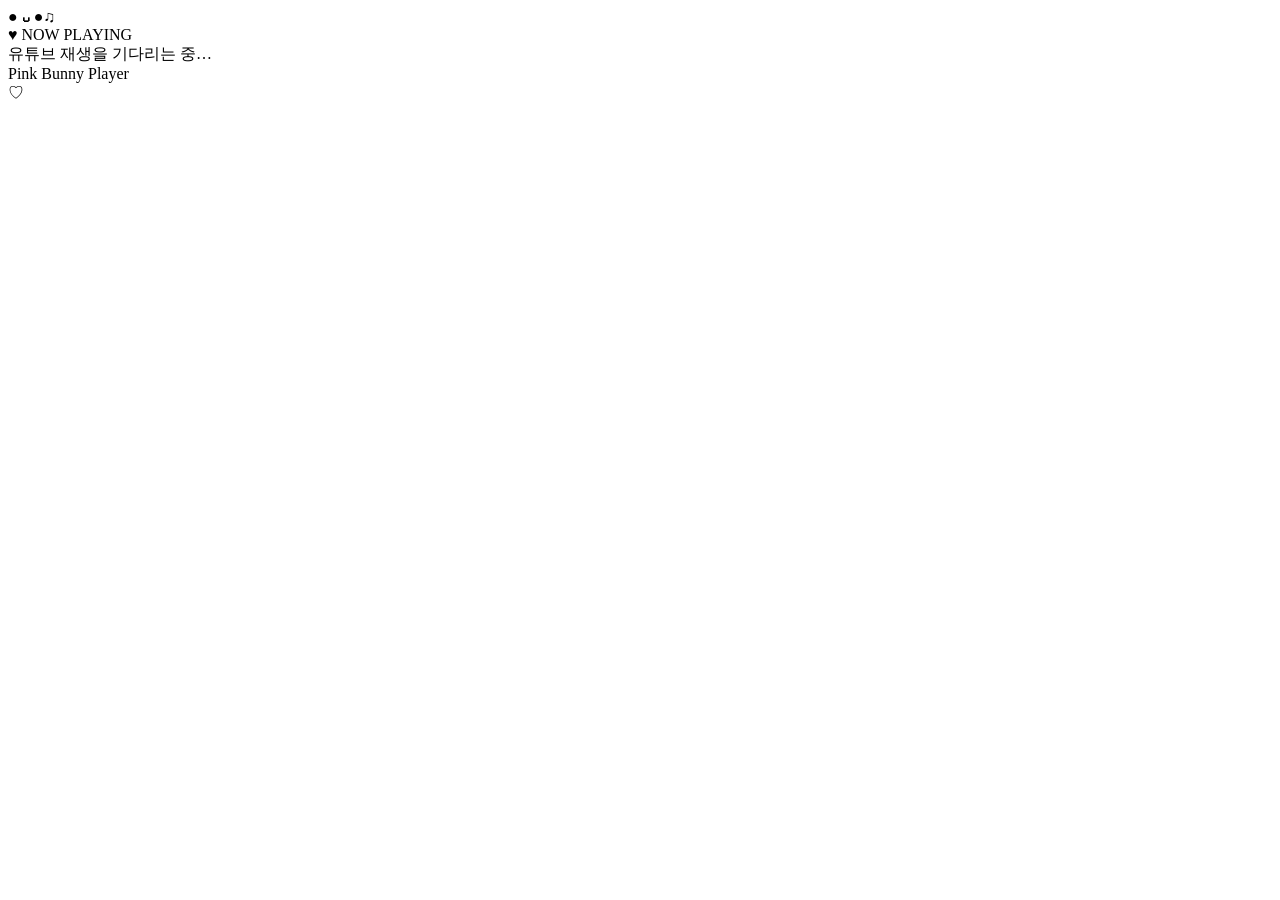
==== overlay/index.html @ 11fee00b "Add OBS local server, bunny overlay and Windows build workflow" ====
<!doctype html><html lang="ko"><head><meta charset="utf-8"><meta name="viewport" content="width=device-width,initial-scale=1"><link rel="stylesheet" href="style.css"><title>Pink Bunny Now Playing</title></head><body><main id="player" class="player idle">
<div class="rabbit" aria-hidden="true"><span class="ears"><i></i><i></i></span><span class="face">● <b>ᴗ</b> ●</span><span class="note">♫</span></div>
<div class="track"><div class="eyebrow">♥ NOW PLAYING</div><div class="marquee"><span id="title">유튜브 재생을 기다리는 중…</span></div><div id="channel">Pink Bunny Player</div><div class="bar"><span></span></div></div><div id="stateIcon">♡</div>
</main><script src="app.js"></script></body></html>
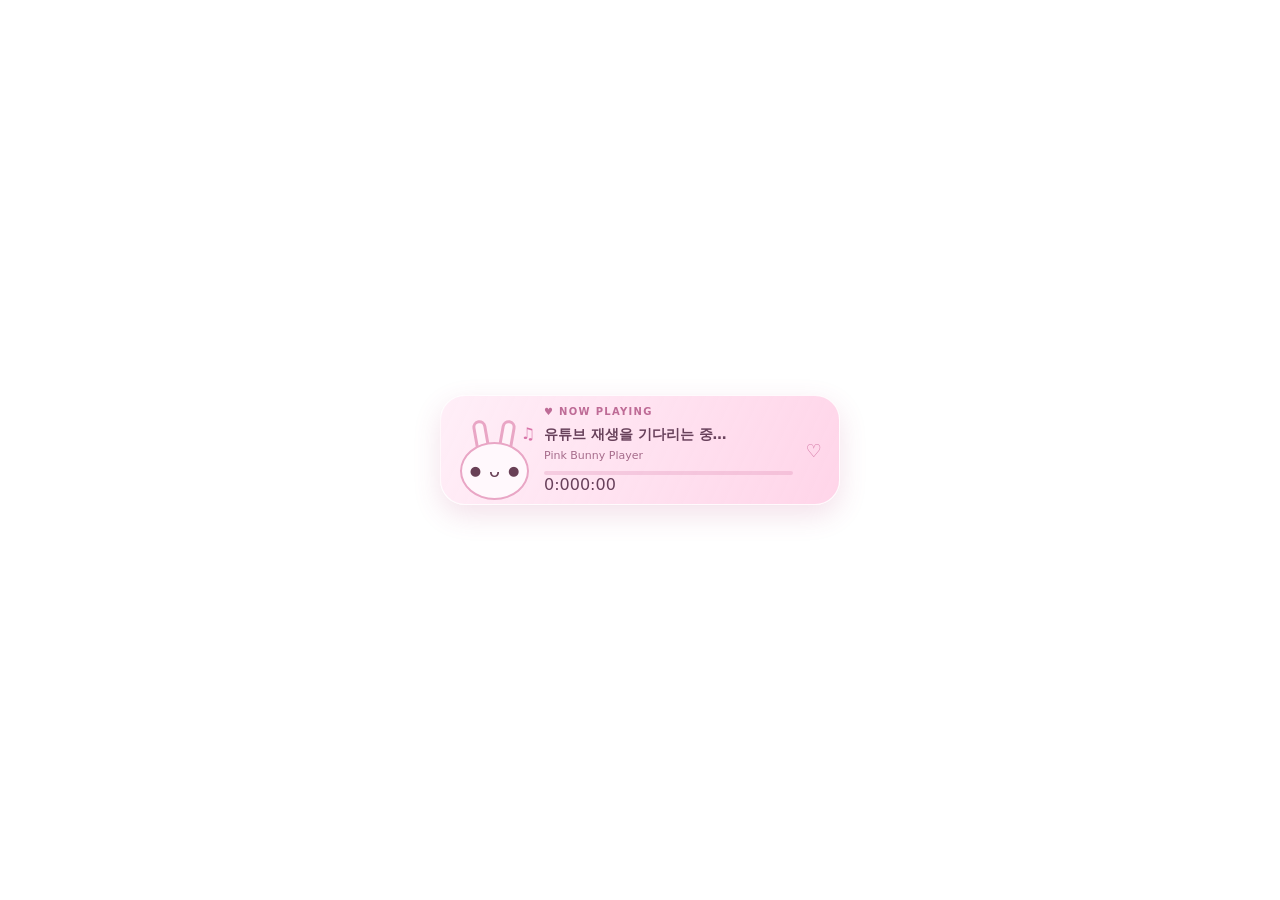
==== commit ac5c4826: "v4: add real playback timeline and video thumbnail" ====
--- a/overlay/index.html
+++ b/overlay/index.html
@@ -1,4 +1,4 @@
 <!doctype html><html lang="ko"><head><meta charset="utf-8"><meta name="viewport" content="width=device-width,initial-scale=1"><link rel="stylesheet" href="style.css"><title>Pink Bunny Now Playing</title></head><body><main id="player" class="player idle">
-<div class="rabbit" aria-hidden="true"><span class="ears"><i></i><i></i></span><span class="face">● <b>ᴗ</b> ●</span><span class="note">♫</span></div>
-<div class="track"><div class="eyebrow">♥ NOW PLAYING</div><div class="marquee"><span id="title">유튜브 재생을 기다리는 중…</span></div><div id="channel">Pink Bunny Player</div><div class="bar"><span></span></div></div><div id="stateIcon">♡</div>
+<div class="art"><img id="cover" alt="" referrerpolicy="no-referrer"><div class="rabbit" aria-hidden="true"><span class="ears"><i></i><i></i></span><span class="face">● <b>ᴗ</b> ●</span><span class="note">♫</span></div></div>
+<div class="track"><div class="eyebrow">♥ NOW PLAYING</div><div class="marquee"><span id="title">유튜브 재생을 기다리는 중…</span></div><div id="channel">Pink Bunny Player</div><div class="bar"><span id="progress"></span></div><div class="times"><span id="elapsed">0:00</span><span id="duration">0:00</span></div></div><div id="stateIcon">♡</div>
 </main><script src="app.js"></script></body></html>
--- a/overlay/style.css
+++ b/overlay/style.css
@@ -0,0 +1 @@
+:root{font-family:"Malgun Gothic",system-ui,sans-serif}*{box-sizing:border-box}html,body{margin:0;width:100%;height:100%;background:transparent;overflow:hidden}body{display:flex;align-items:center;justify-content:center;padding:8px}.player{width:min(100%,400px);height:110px;display:flex;align-items:center;gap:13px;padding:12px 17px;border-radius:25px;background:linear-gradient(115deg,rgba(255,235,246,.82),rgba(255,194,223,.69));border:1.5px solid rgba(255,255,255,.84);box-shadow:0 10px 28px rgba(181,70,123,.16);backdrop-filter:blur(11px);color:#68415b;overflow:hidden}.rabbit{position:relative;width:73px;min-width:73px;height:80px;display:flex;align-items:end;justify-content:center}.ears{position:absolute;top:0;left:17px;display:flex;gap:10px;transform-origin:center bottom;animation:wiggle 3s infinite}.ears i{display:block;width:14px;height:44px;border:3px solid #e9a6c5;background:#fff3f9;border-radius:12px;transform:rotate(-10deg)}.ears i+i{transform:rotate(10deg)}.face{position:relative;z-index:1;display:flex;justify-content:center;align-items:center;width:69px;height:58px;border-radius:50%;border:2px solid #e9a6c5;background:#fff8fc;color:#694056;font-size:13px;gap:8px}.face b{font-weight:500;font-size:18px;align-self:center}.note{position:absolute;right:-4px;top:4px;z-index:2;color:#d874a8;animation:float 2s ease-in-out infinite}.track{flex:1;min-width:0}.eyebrow{font-size:10px;color:#be6b96;font-weight:900;letter-spacing:1.3px}.marquee{width:100%;overflow:hidden;white-space:nowrap;margin-top:7px}#title{display:inline-block;font-size:14px;font-weight:800;white-space:nowrap}#title.scroll{animation:marquee var(--duration,15s) linear infinite}#channel{font-size:11px;color:#a66c8b;white-space:nowrap;text-overflow:ellipsis;overflow:hidden;margin-top:5px}.bar{height:4px;background:rgba(211,118,162,.24);border-radius:4px;margin-top:9px}.bar span{display:block;height:100%;width:38%;border-radius:4px;background:#dc78a8;animation:progress 3s infinite alternate}#stateIcon{color:#d270a0;font-size:18px}.idle .bar span,.paused .bar span{width:0;animation:none}.idle .ears,.paused .ears,.paused .note{animation:none}@keyframes wiggle{80%{transform:rotate(-4deg)}88%{transform:rotate(4deg)}100%{transform:rotate(0)}}@keyframes float{50%{transform:translateY(-7px)}}@keyframes progress{to{width:85%}}@keyframes marquee{0%,12%{transform:translateX(0)}88%,100%{transform:translateX(calc(-100% + var(--view,160px)))}}@media(prefers-reduced-motion:reduce){*{animation:none!important}}
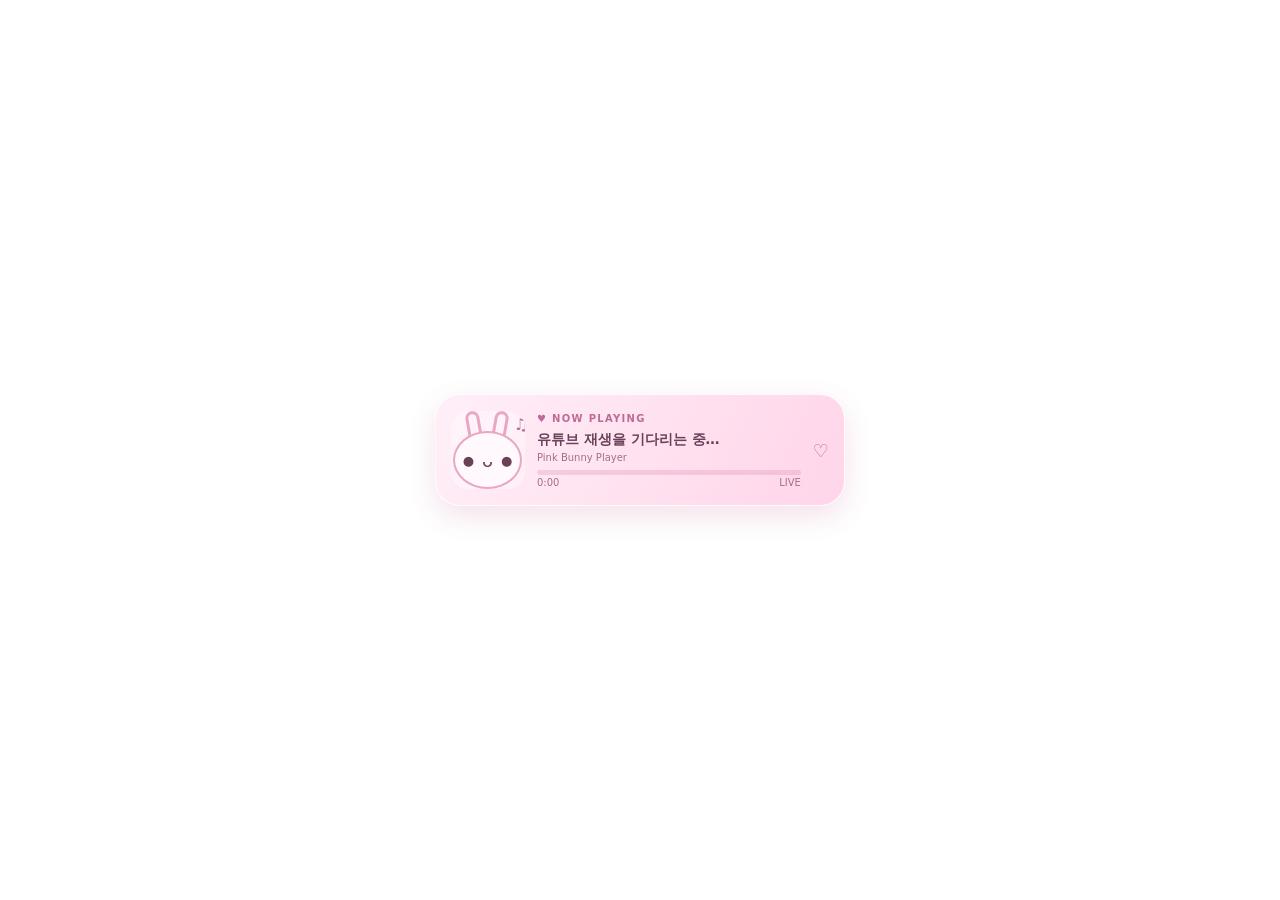
==== commit b6fc5dbc: "v6: layer user-provided character image into player art slot" ====
--- a/overlay/index.html
+++ b/overlay/index.html
@@ -1,4 +1,4 @@
 <!doctype html><html lang="ko"><head><meta charset="utf-8"><meta name="viewport" content="width=device-width,initial-scale=1"><link rel="stylesheet" href="style.css"><title>Pink Bunny Now Playing</title></head><body><main id="player" class="player idle">
-<div class="art"><img id="cover" alt="" referrerpolicy="no-referrer"><div class="rabbit" aria-hidden="true"><span class="ears"><i></i><i></i></span><span class="face">● <b>ᴗ</b> ●</span><span class="note">♫</span></div></div>
+<div class="art"><img id="cover" alt="" referrerpolicy="no-referrer"><img id="customAvatar" alt="" hidden><div class="rabbit" aria-hidden="true"><span class="ears"><i></i><i></i></span><span class="face">● <b>ᴗ</b> ●</span><span class="note">♫</span></div></div>
 <div class="track"><div class="eyebrow">♥ NOW PLAYING</div><div class="marquee"><span id="title">유튜브 재생을 기다리는 중…</span></div><div id="channel">Pink Bunny Player</div><div class="bar"><span id="progress"></span></div><div class="times"><span id="elapsed">0:00</span><span id="duration">0:00</span></div></div><div id="stateIcon">♡</div>
 </main><script src="app.js"></script></body></html>
--- a/overlay/style.css
+++ b/overlay/style.css
@@ -1 +1,8 @@
-:root{font-family:"Malgun Gothic",system-ui,sans-serif}*{box-sizing:border-box}html,body{margin:0;width:100%;height:100%;background:transparent;overflow:hidden}body{display:flex;align-items:center;justify-content:center;padding:8px}.player{width:min(100%,400px);height:110px;display:flex;align-items:center;gap:13px;padding:12px 17px;border-radius:25px;background:linear-gradient(115deg,rgba(255,235,246,.82),rgba(255,194,223,.69));border:1.5px solid rgba(255,255,255,.84);box-shadow:0 10px 28px rgba(181,70,123,.16);backdrop-filter:blur(11px);color:#68415b;overflow:hidden}.rabbit{position:relative;width:73px;min-width:73px;height:80px;display:flex;align-items:end;justify-content:center}.ears{position:absolute;top:0;left:17px;display:flex;gap:10px;transform-origin:center bottom;animation:wiggle 3s infinite}.ears i{display:block;width:14px;height:44px;border:3px solid #e9a6c5;background:#fff3f9;border-radius:12px;transform:rotate(-10deg)}.ears i+i{transform:rotate(10deg)}.face{position:relative;z-index:1;display:flex;justify-content:center;align-items:center;width:69px;height:58px;border-radius:50%;border:2px solid #e9a6c5;background:#fff8fc;color:#694056;font-size:13px;gap:8px}.face b{font-weight:500;font-size:18px;align-self:center}.note{position:absolute;right:-4px;top:4px;z-index:2;color:#d874a8;animation:float 2s ease-in-out infinite}.track{flex:1;min-width:0}.eyebrow{font-size:10px;color:#be6b96;font-weight:900;letter-spacing:1.3px}.marquee{width:100%;overflow:hidden;white-space:nowrap;margin-top:7px}#title{display:inline-block;font-size:14px;font-weight:800;white-space:nowrap}#title.scroll{animation:marquee var(--duration,15s) linear infinite}#channel{font-size:11px;color:#a66c8b;white-space:nowrap;text-overflow:ellipsis;overflow:hidden;margin-top:5px}.bar{height:4px;background:rgba(211,118,162,.24);border-radius:4px;margin-top:9px}.bar span{display:block;height:100%;width:38%;border-radius:4px;background:#dc78a8;animation:progress 3s infinite alternate}#stateIcon{color:#d270a0;font-size:18px}.idle .bar span,.paused .bar span{width:0;animation:none}.idle .ears,.paused .ears,.paused .note{animation:none}@keyframes wiggle{80%{transform:rotate(-4deg)}88%{transform:rotate(4deg)}100%{transform:rotate(0)}}@keyframes float{50%{transform:translateY(-7px)}}@keyframes progress{to{width:85%}}@keyframes marquee{0%,12%{transform:translateX(0)}88%,100%{transform:translateX(calc(-100% + var(--view,160px)))}}@media(prefers-reduced-motion:reduce){*{animation:none!important}}+:root{font-family:"Malgun Gothic",system-ui,sans-serif}*{box-sizing:border-box}html,body{margin:0;width:100%;height:100%;background:transparent;overflow:hidden}body{display:flex;align-items:center;justify-content:center;padding:8px}.player{width:min(100%,410px);height:112px;display:flex;align-items:center;gap:12px;padding:11px 15px;border-radius:25px;background:linear-gradient(115deg,var(--pb-bg1,rgba(255,235,246,.82)),var(--pb-bg2,rgba(255,194,223,.69)));border:1.5px solid rgba(255,255,255,.84);box-shadow:0 10px 28px rgba(181,70,123,.16);backdrop-filter:blur(11px);color:#68415b;overflow:hidden}.art{position:relative;width:74px;min-width:74px;height:78px;border-radius:17px;overflow:hidden;background:rgba(255,255,255,.35)}#cover{width:100%;height:100%;object-fit:cover;display:none;position:absolute;inset:0}.rabbit{position:relative;width:73px;height:78px;display:flex;align-items:end;justify-content:center}.art:has(#cover[src]) .rabbit{position:absolute;bottom:-27px;right:-16px;transform:scale(.42);transform-origin:bottom right;filter:drop-shadow(0 1px 2px #a8477c)}.ears{position:absolute;top:0;left:17px;display:flex;gap:10px;transform-origin:center bottom;animation:wiggle 3s infinite}.ears i{display:block;width:14px;height:44px;border:3px solid #e9a6c5;background:#fff3f9;border-radius:12px;transform:rotate(-10deg)}.ears i+i{transform:rotate(10deg)}.face{position:relative;z-index:1;display:flex;justify-content:center;align-items:center;width:69px;height:58px;border-radius:50%;border:2px solid #e9a6c5;background:#fff8fc;color:#694056;font-size:13px;gap:8px}.face b{font-weight:500;font-size:18px}.note{position:absolute;right:-4px;top:4px;z-index:2;color:#d874a8;animation:float 2s ease-in-out infinite}.track{flex:1;min-width:0}.eyebrow{font-size:10px;color:#be6b96;font-weight:900;letter-spacing:1.3px}.marquee{width:100%;overflow:hidden;white-space:nowrap;margin-top:5px}#title{display:inline-block;font-size:14px;font-weight:800;white-space:nowrap}#title.scroll{animation:marquee var(--duration,15s) linear infinite}#channel{font-size:10px;color:#a66c8b;white-space:nowrap;text-overflow:ellipsis;overflow:hidden;margin-top:3px}.bar{height:5px;background:rgba(211,118,162,.24);border-radius:4px;margin-top:7px}.bar span{display:block;height:100%;width:0;border-radius:4px;background:#dc78a8;transition:width .18s linear}.times{display:flex;justify-content:space-between;color:#a66c8b;font-size:10px;margin-top:2px}#stateIcon{color:#d270a0;font-size:18px}.idle .ears,.paused .ears,.paused .note{animation:none}@keyframes wiggle{80%{transform:rotate(-4deg)}88%{transform:rotate(4deg)}100%{transform:rotate(0)}}@keyframes float{50%{transform:translateY(-7px)}}@keyframes marquee{0%,12%{transform:translateX(0)}88%,100%{transform:translateX(calc(-100% + var(--view,160px)))}}@media(prefers-reduced-motion:reduce){*{animation:none!important}}
+/* v5 appearance controls: scaled inside a fixed OBS browser source. */
+.player{transform:scale(var(--pb-scale,1));transform-origin:center center;transition:transform .2s ease,background .2s ease}
+.player .eyebrow,.player .note,#stateIcon{color:var(--pb-accent,#be6b96)}
+.player .bar span{background:var(--pb-accent,#dc78a8)}
+.player.no-animation .ears,.player.no-animation .note{animation:none!important}
+.player.no-cover #cover{display:none!important}
+.player.no-cover .rabbit{position:relative!important;bottom:auto!important;right:auto!important;transform:none!important;filter:none!important}
